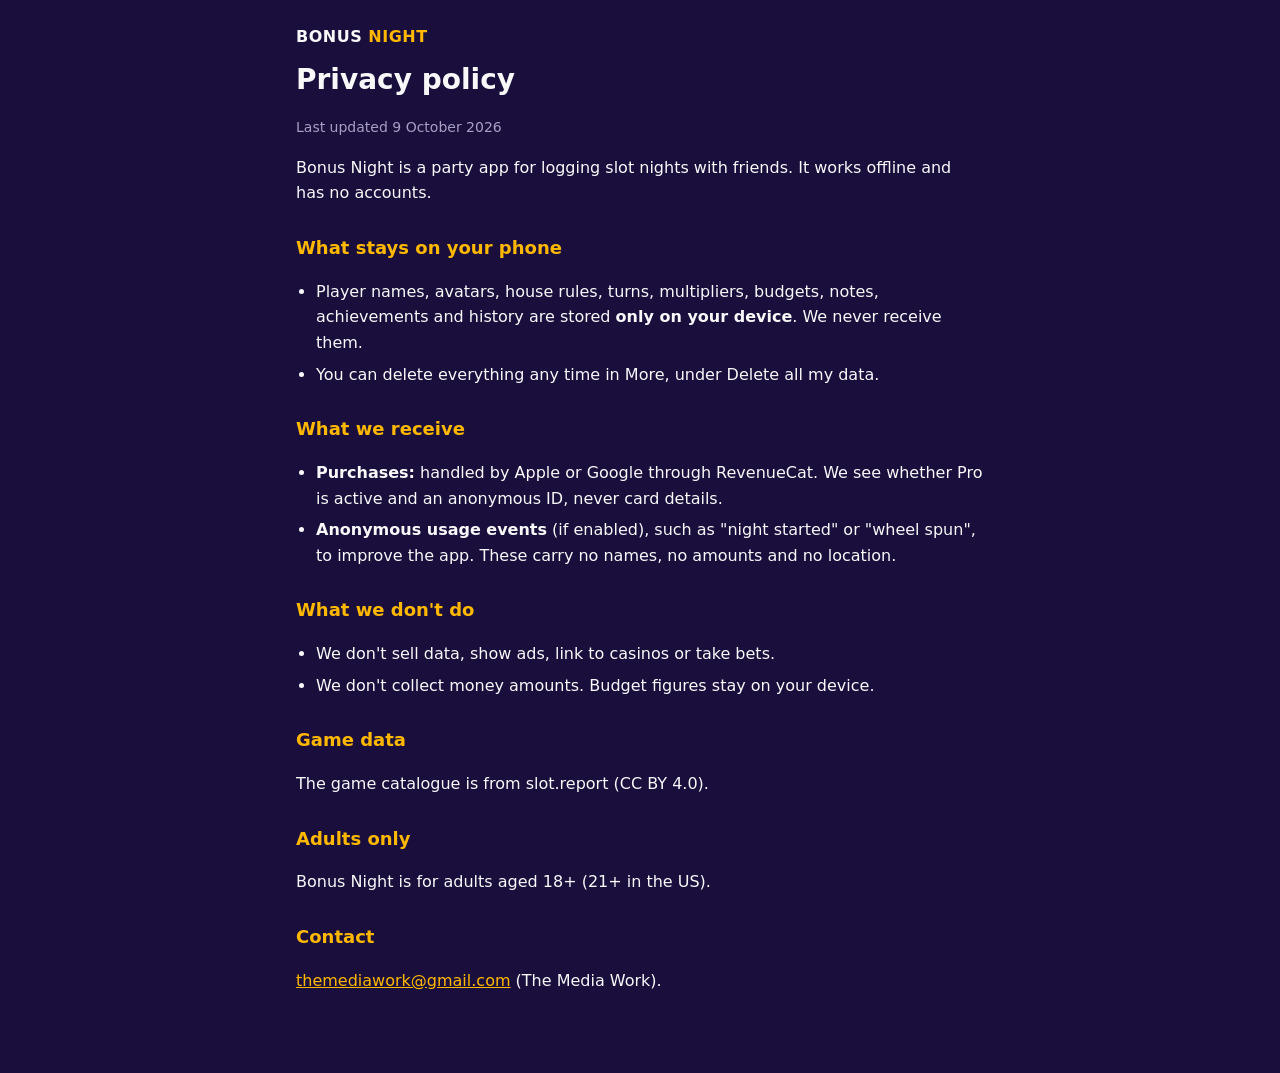
==== bonus-night/privacy/index.html @ 7547ac03 "Legal pages for Bonus Night" ====
<!doctype html><html lang="en"><head><meta charset="utf-8"><meta name="viewport" content="width=device-width, initial-scale=1"><title>Bonus Night Privacy</title><link rel="stylesheet" href="../../legal.css"></head><body><main>
<p class="brand">BONUS <span>NIGHT</span></p><h1>Privacy policy</h1><p class="muted">Last updated 9 October 2026</p>
<p>Bonus Night is a party app for logging slot nights with friends. It works offline and has no accounts.</p>
<h2>What stays on your phone</h2><ul><li>Player names, avatars, house rules, turns, multipliers, budgets, notes, achievements and history are stored <b>only on your device</b>. We never receive them.</li><li>You can delete everything any time in More, under Delete all my data.</li></ul>
<h2>What we receive</h2><ul><li><b>Purchases:</b> handled by Apple or Google through RevenueCat. We see whether Pro is active and an anonymous ID, never card details.</li><li><b>Anonymous usage events</b> (if enabled), such as "night started" or "wheel spun", to improve the app. These carry no names, no amounts and no location.</li></ul>
<h2>What we don't do</h2><ul><li>We don't sell data, show ads, link to casinos or take bets.</li><li>We don't collect money amounts. Budget figures stay on your device.</li></ul>
<h2>Game data</h2><p>The game catalogue is from slot.report (CC BY 4.0).</p>
<h2>Adults only</h2><p>Bonus Night is for adults aged 18+ (21+ in the US).</p>
<h2>Contact</h2><p><a href="mailto:themediawork@gmail.com">themediawork@gmail.com</a> (The Media Work).</p></main></body></html>
---- legal.css ----
:root{--bg:#1A0F3C;--surface:#24164F;--gold:#FFB800;--text:#F8F8F8;--muted:#A79FC4}
*{box-sizing:border-box}
body{margin:0;background:var(--bg);color:var(--text);font:16px/1.6 Montserrat,system-ui,-apple-system,sans-serif}
main{max-width:720px;margin:0 auto;padding:24px 16px 64px}
.brand{font-weight:800;letter-spacing:.5px;margin:0 0 8px}.brand span{color:var(--gold)}
h1{font-size:28px;margin:8px 0 4px}h2{font-size:18px;margin:28px 0 8px;color:var(--gold)}
a{color:var(--gold)}.muted{color:var(--muted);font-size:14px}
ul{padding-left:20px}li{margin:6px 0}
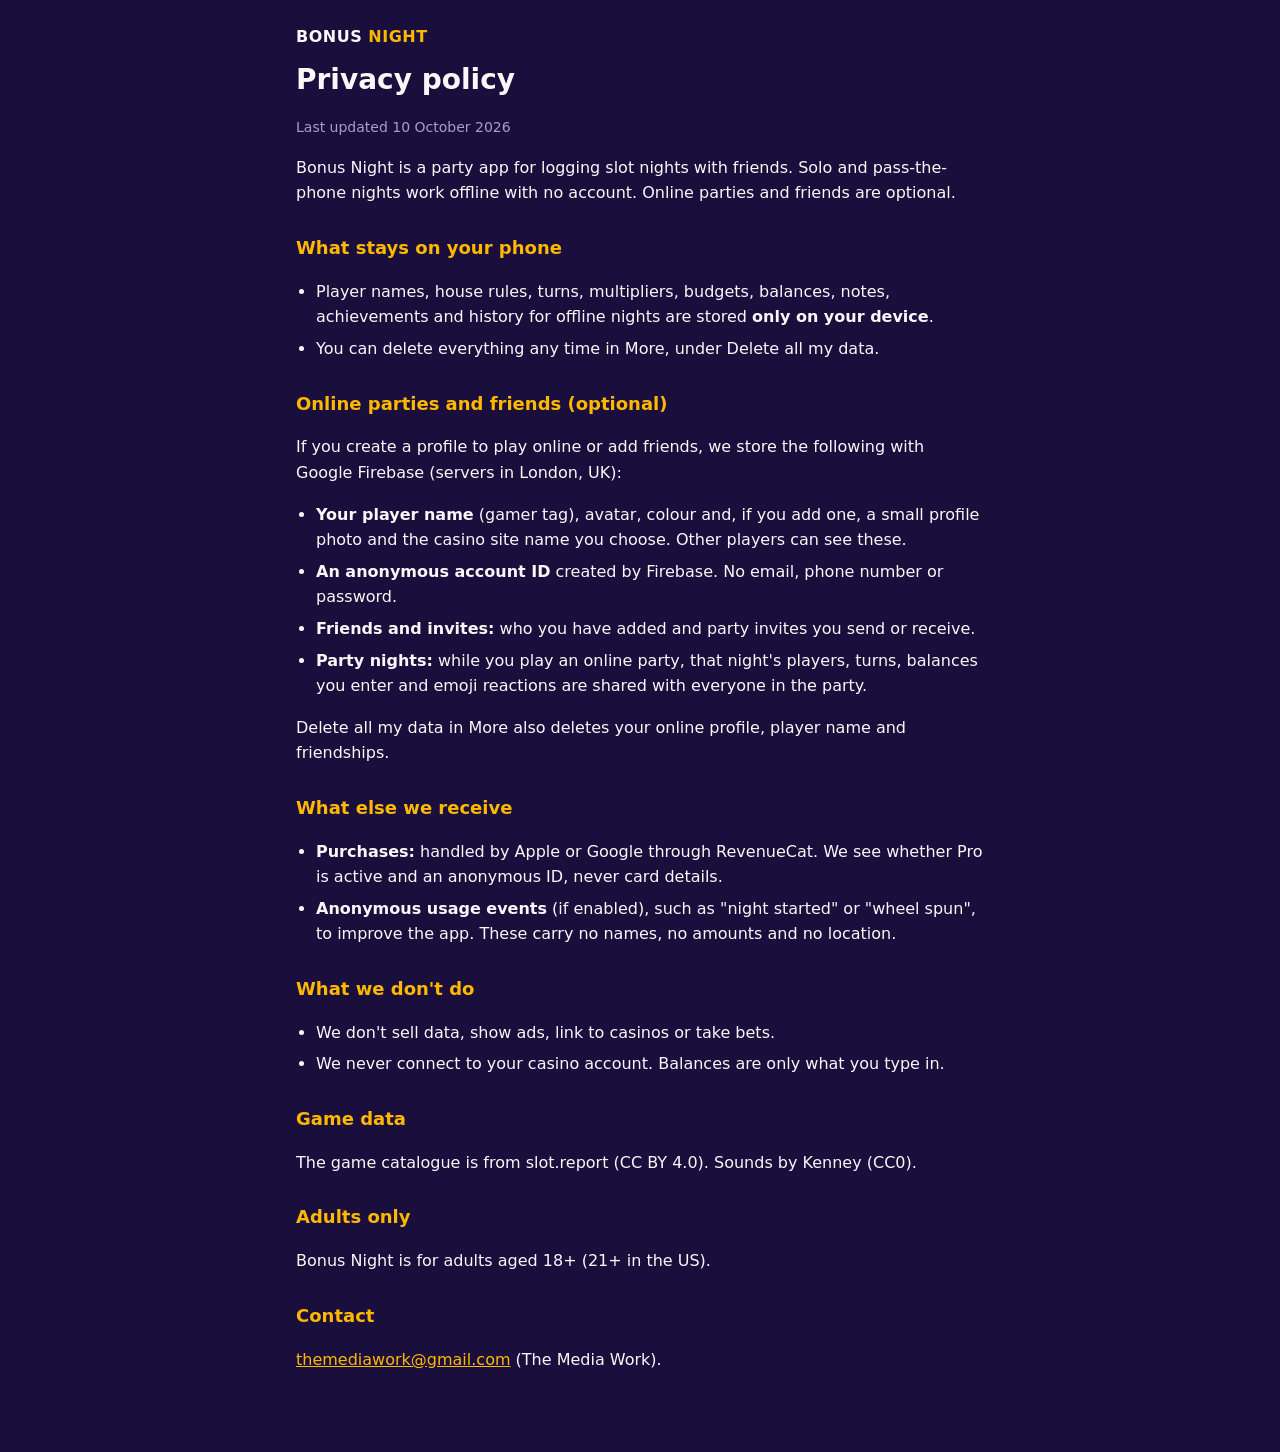
==== commit 7744c6e2: "Bonus Night privacy: online profiles, friends, photos" ====
--- a/bonus-night/privacy/index.html
+++ b/bonus-night/privacy/index.html
@@ -1,9 +1,10 @@
 <!doctype html><html lang="en"><head><meta charset="utf-8"><meta name="viewport" content="width=device-width, initial-scale=1"><title>Bonus Night Privacy</title><link rel="stylesheet" href="../../legal.css"></head><body><main>
-<p class="brand">BONUS <span>NIGHT</span></p><h1>Privacy policy</h1><p class="muted">Last updated 9 October 2026</p>
-<p>Bonus Night is a party app for logging slot nights with friends. It works offline and has no accounts.</p>
-<h2>What stays on your phone</h2><ul><li>Player names, avatars, house rules, turns, multipliers, budgets, notes, achievements and history are stored <b>only on your device</b>. We never receive them.</li><li>You can delete everything any time in More, under Delete all my data.</li></ul>
-<h2>What we receive</h2><ul><li><b>Purchases:</b> handled by Apple or Google through RevenueCat. We see whether Pro is active and an anonymous ID, never card details.</li><li><b>Anonymous usage events</b> (if enabled), such as "night started" or "wheel spun", to improve the app. These carry no names, no amounts and no location.</li></ul>
-<h2>What we don't do</h2><ul><li>We don't sell data, show ads, link to casinos or take bets.</li><li>We don't collect money amounts. Budget figures stay on your device.</li></ul>
-<h2>Game data</h2><p>The game catalogue is from slot.report (CC BY 4.0).</p>
+<p class="brand">BONUS <span>NIGHT</span></p><h1>Privacy policy</h1><p class="muted">Last updated 10 October 2026</p>
+<p>Bonus Night is a party app for logging slot nights with friends. Solo and pass-the-phone nights work offline with no account. Online parties and friends are optional.</p>
+<h2>What stays on your phone</h2><ul><li>Player names, house rules, turns, multipliers, budgets, balances, notes, achievements and history for offline nights are stored <b>only on your device</b>.</li><li>You can delete everything any time in More, under Delete all my data.</li></ul>
+<h2>Online parties and friends (optional)</h2><p>If you create a profile to play online or add friends, we store the following with Google Firebase (servers in London, UK):</p><ul><li><b>Your player name</b> (gamer tag), avatar, colour and, if you add one, a small profile photo and the casino site name you choose. Other players can see these.</li><li><b>An anonymous account ID</b> created by Firebase. No email, phone number or password.</li><li><b>Friends and invites:</b> who you have added and party invites you send or receive.</li><li><b>Party nights:</b> while you play an online party, that night's players, turns, balances you enter and emoji reactions are shared with everyone in the party.</li></ul><p>Delete all my data in More also deletes your online profile, player name and friendships.</p>
+<h2>What else we receive</h2><ul><li><b>Purchases:</b> handled by Apple or Google through RevenueCat. We see whether Pro is active and an anonymous ID, never card details.</li><li><b>Anonymous usage events</b> (if enabled), such as "night started" or "wheel spun", to improve the app. These carry no names, no amounts and no location.</li></ul>
+<h2>What we don't do</h2><ul><li>We don't sell data, show ads, link to casinos or take bets.</li><li>We never connect to your casino account. Balances are only what you type in.</li></ul>
+<h2>Game data</h2><p>The game catalogue is from slot.report (CC BY 4.0). Sounds by Kenney (CC0).</p>
 <h2>Adults only</h2><p>Bonus Night is for adults aged 18+ (21+ in the US).</p>
-<h2>Contact</h2><p><a href="mailto:themediawork@gmail.com">themediawork@gmail.com</a> (The Media Work).</p></main></body></html>+<h2>Contact</h2><p><a href="mailto:themediawork@gmail.com">themediawork@gmail.com</a> (The Media Work).</p></main></body></html>
